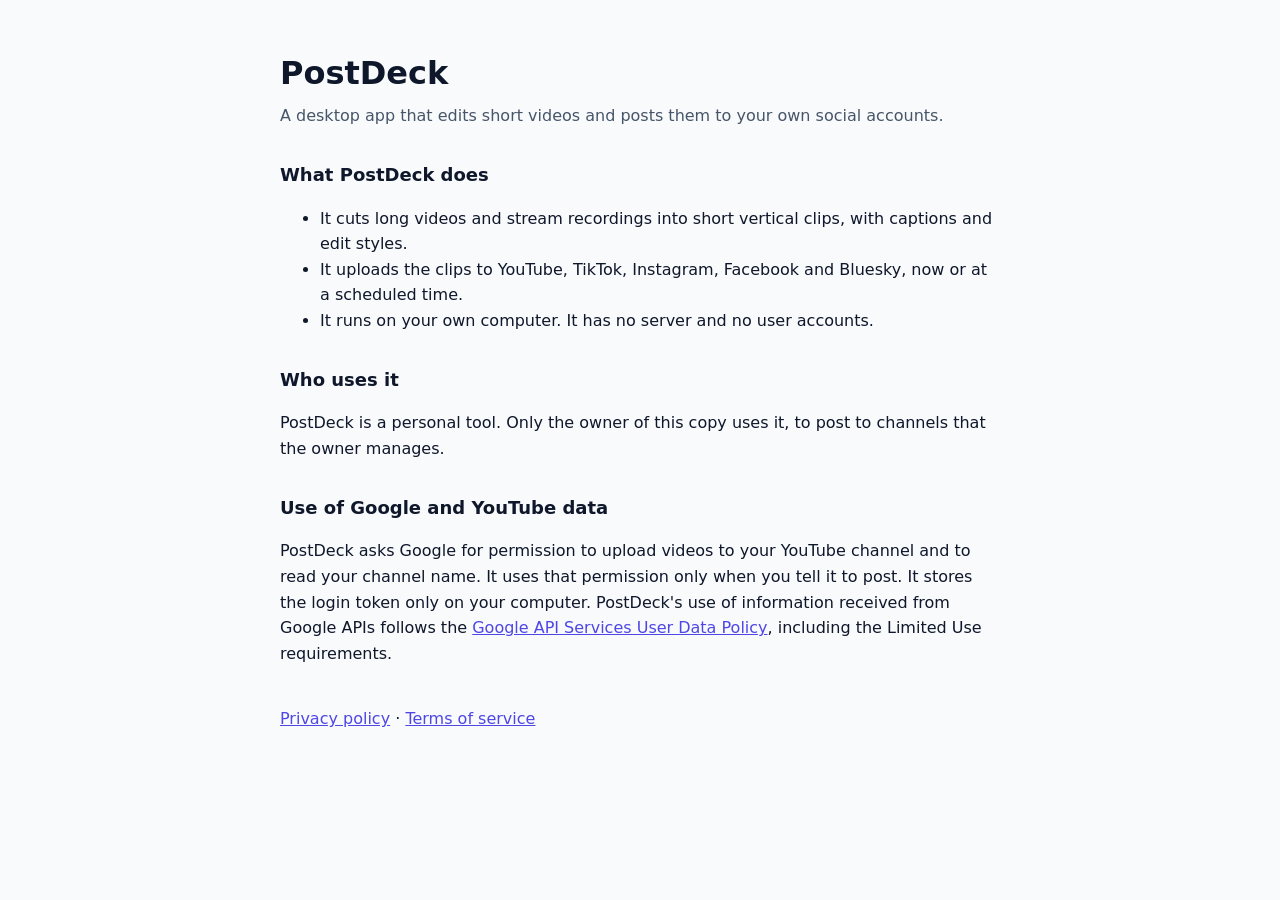
==== index.html @ c4363154 "PostDeck homepage, privacy policy and terms Co-Authored-By: Claude Opus 5.5 <noreply@anthropic.com>" ====
<!doctype html>
<html lang="en">
<head>
<meta charset="utf-8">
<meta name="viewport" content="width=device-width, initial-scale=1">
<title>PostDeck</title>
<link rel="stylesheet" href="style.css">
</head>
<body>
<main>
  <h1>PostDeck</h1>
  <p class="lead">A desktop app that edits short videos and posts them to your own social accounts.</p>

  <h2>What PostDeck does</h2>
  <ul>
    <li>It cuts long videos and stream recordings into short vertical clips, with captions and edit styles.</li>
    <li>It uploads the clips to YouTube, TikTok, Instagram, Facebook and Bluesky, now or at a scheduled time.</li>
    <li>It runs on your own computer. It has no server and no user accounts.</li>
  </ul>

  <h2>Who uses it</h2>
  <p>PostDeck is a personal tool. Only the owner of this copy uses it, to post to channels that the owner manages.</p>

  <h2>Use of Google and YouTube data</h2>
  <p>PostDeck asks Google for permission to upload videos to your YouTube channel and to read your channel name. It uses that permission only when you tell it to post. It stores the login token only on your computer. PostDeck's use of information received from Google APIs follows the <a href="https://developers.google.com/terms/api-services-user-data-policy">Google API Services User Data Policy</a>, including the Limited Use requirements.</p>

  <p class="links"><a href="privacy.html">Privacy policy</a> · <a href="terms.html">Terms of service</a></p>
</main>
</body>
</html>
---- style.css ----
body { margin: 0; background: #f8fafc; color: #0f172a; font: 16px/1.6 system-ui, "Segoe UI", sans-serif; }
main { max-width: 720px; margin: 0 auto; padding: 48px 24px 80px; }
h1 { font-size: 32px; margin: 0 0 4px; }
h2 { font-size: 18px; margin: 32px 0 8px; }
.lead { color: #475569; margin-top: 0; }
a { color: #4f46e5; }
code { background: #eef2ff; padding: 1px 6px; border-radius: 4px; }
.links { margin-top: 40px; }
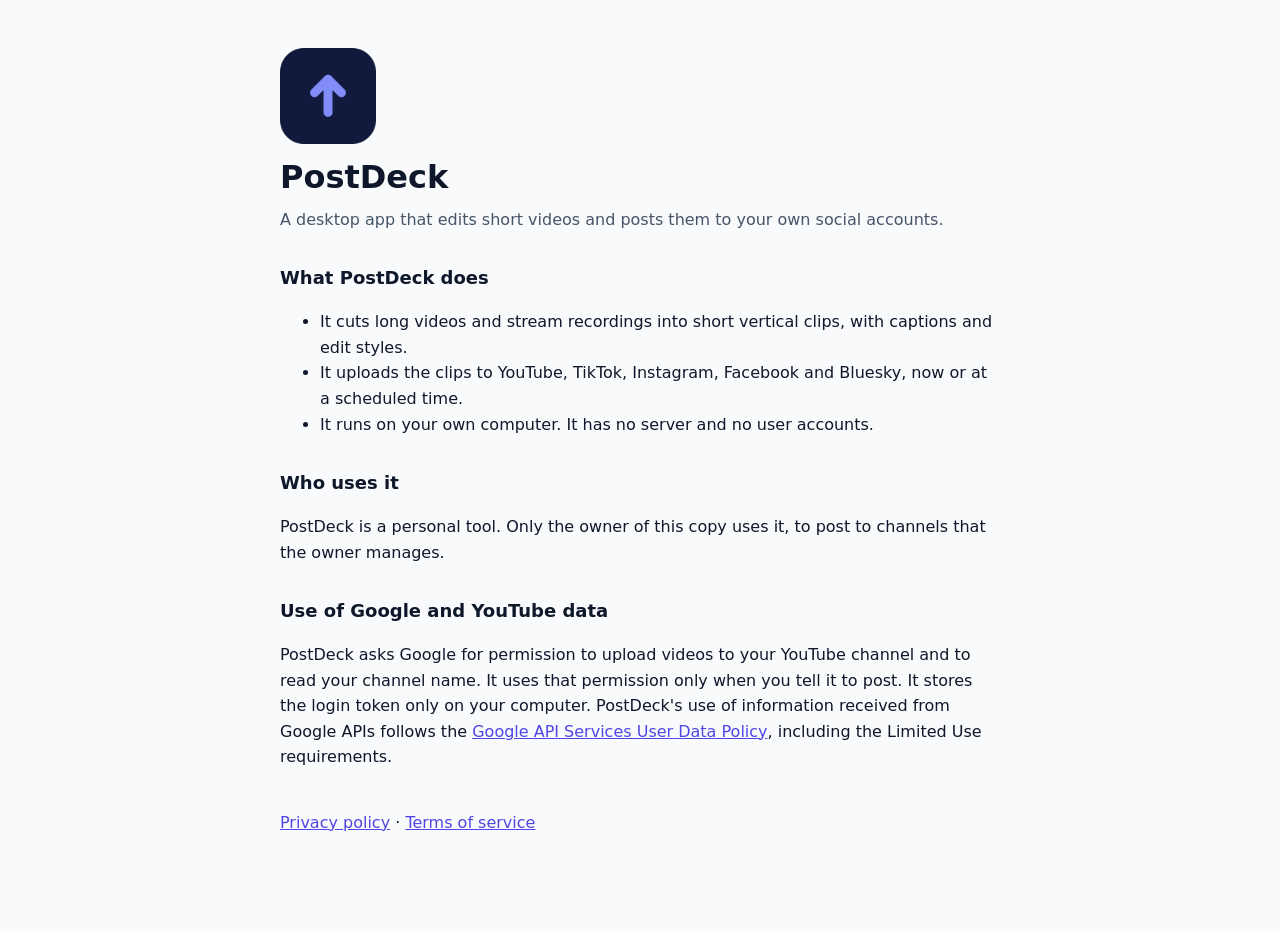
==== commit 480550af: "Add the PostDeck logo and favicon Co-Authored-By: Claude Opus 5.5 <noreply@anthropic.com>" ====
--- a/index.html
+++ b/index.html
@@ -5,9 +5,11 @@
 <meta name="viewport" content="width=device-width, initial-scale=1">
 <title>PostDeck</title>
 <link rel="stylesheet" href="style.css">
+<link rel="icon" href="favicon.png">
 </head>
 <body>
 <main>
+  <img src="logo/postdeck-icon-512.png" alt="PostDeck logo" width="96" height="96">
   <h1>PostDeck</h1>
   <p class="lead">A desktop app that edits short videos and posts them to your own social accounts.</p>
 
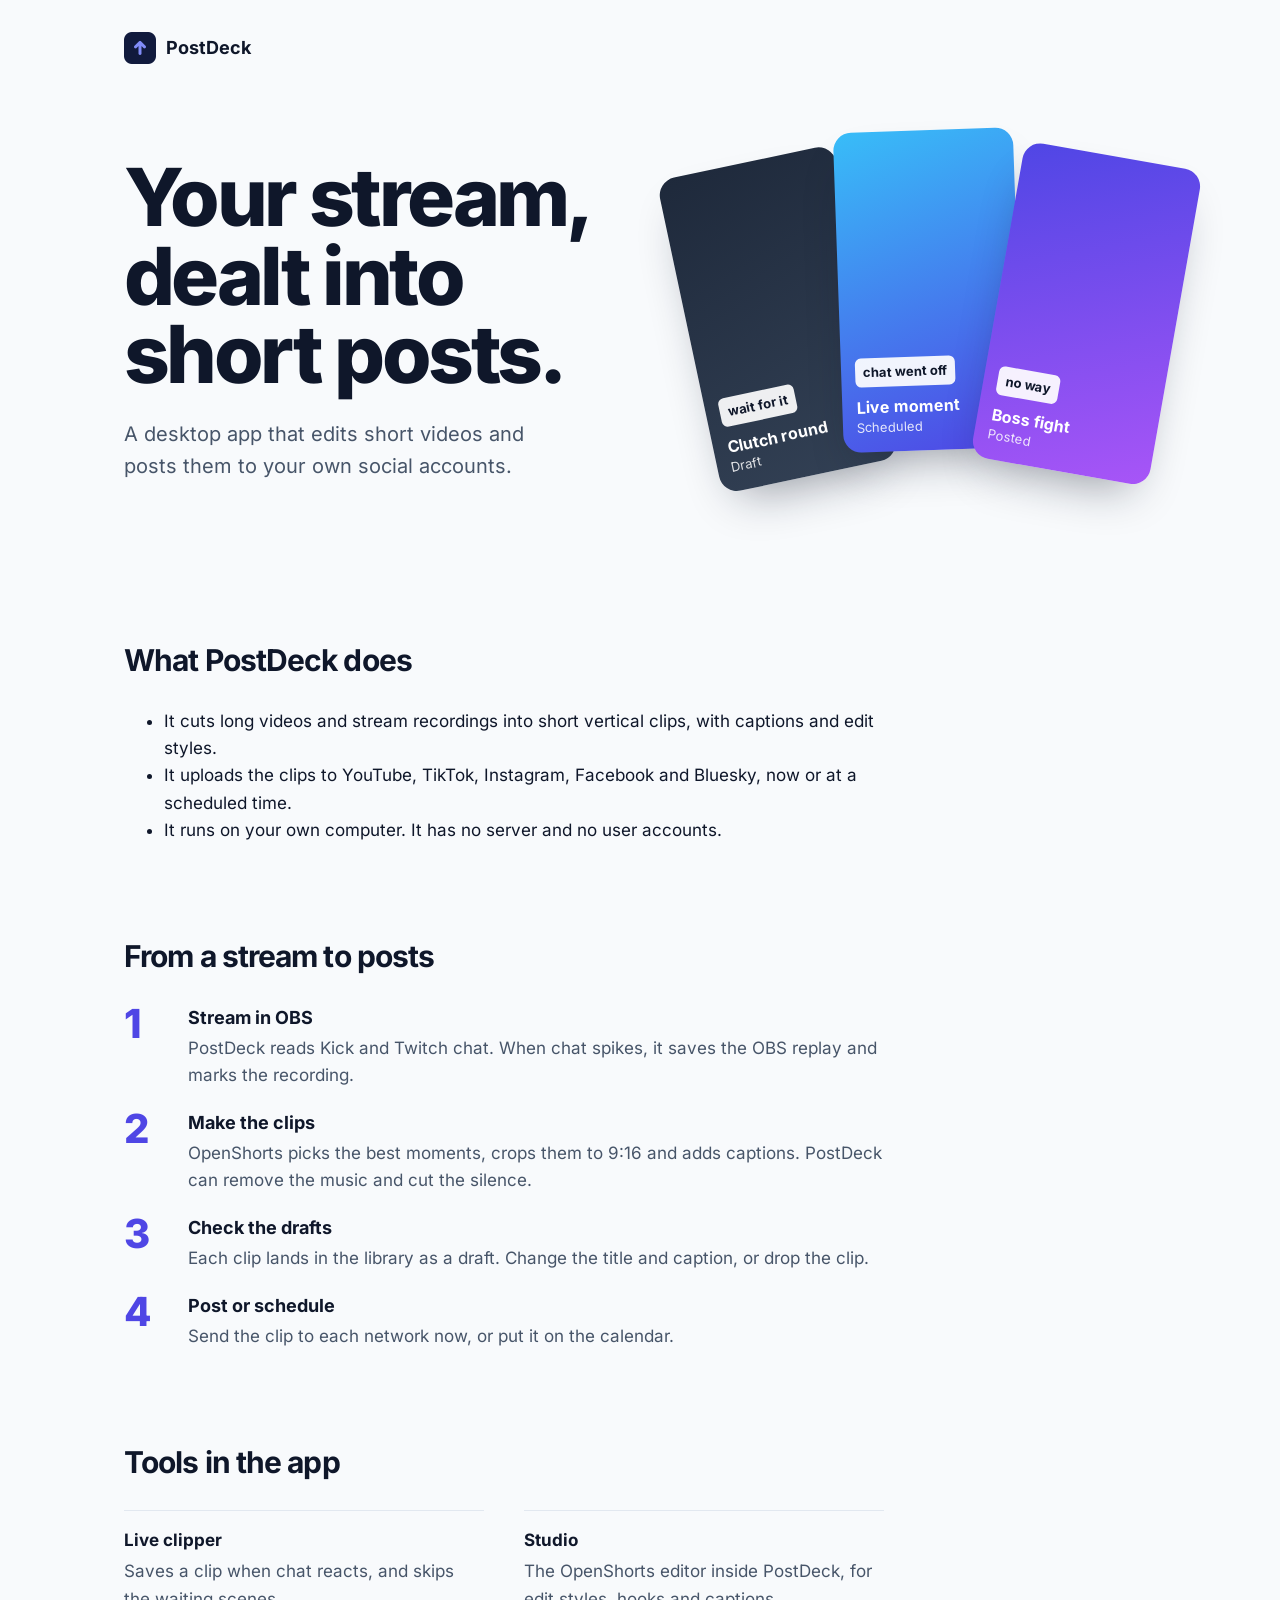
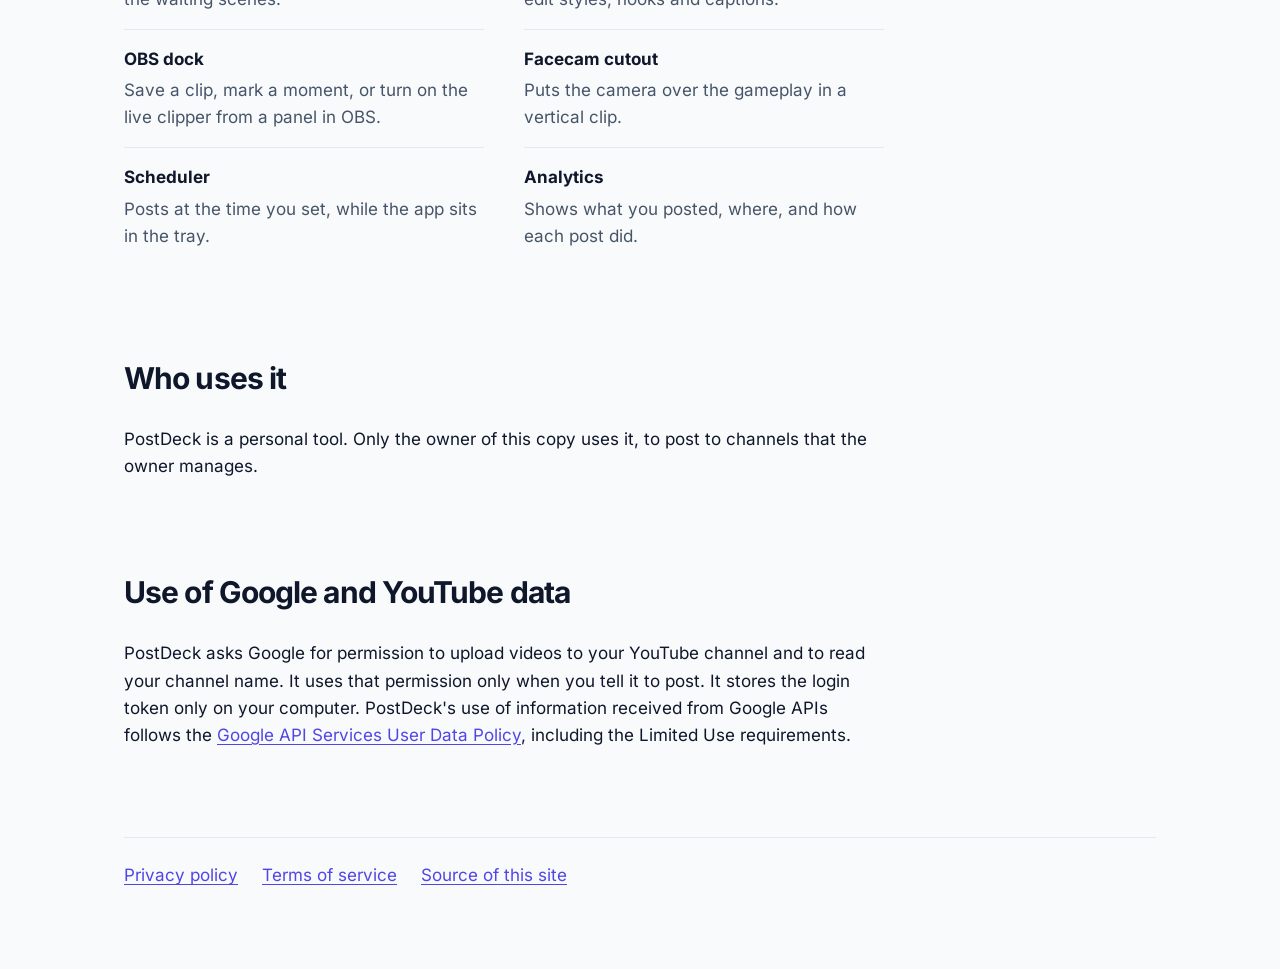
==== commit 230f10d2: "Build out the homepage: clip deck hero, stream-to-post steps, app tools, README" ====
--- a/index.html
+++ b/index.html
@@ -3,30 +3,73 @@
 <head>
 <meta charset="utf-8">
 <meta name="viewport" content="width=device-width, initial-scale=1">
-<title>PostDeck</title>
+<title>PostDeck: stream clips to short posts</title>
+<meta name="description" content="PostDeck is a desktop app that cuts stream recordings into short vertical clips and posts them to your own social accounts.">
 <link rel="stylesheet" href="style.css">
 <link rel="icon" href="favicon.png">
 </head>
-<body>
+<body class="home">
 <main>
-  <img src="logo/postdeck-icon-512.png" alt="PostDeck logo" width="96" height="96">
-  <h1>PostDeck</h1>
-  <p class="lead">A desktop app that edits short videos and posts them to your own social accounts.</p>
+  <div class="brand"><img src="logo/postdeck-icon-512.png" alt="" width="32" height="32">PostDeck</div>
 
-  <h2>What PostDeck does</h2>
-  <ul>
-    <li>It cuts long videos and stream recordings into short vertical clips, with captions and edit styles.</li>
-    <li>It uploads the clips to YouTube, TikTok, Instagram, Facebook and Bluesky, now or at a scheduled time.</li>
-    <li>It runs on your own computer. It has no server and no user accounts.</li>
-  </ul>
+  <section class="hero">
+    <div>
+      <h1>Your stream, dealt into short posts.</h1>
+      <p class="lead">A desktop app that edits short videos and posts them to your own social accounts.</p>
+    </div>
+    <div class="deck" aria-hidden="true">
+      <div class="clip"><span class="cap">wait for it</span><strong>Clutch round</strong><span>Draft</span></div>
+      <div class="clip"><span class="cap">chat went off</span><strong>Live moment</strong><span>Scheduled</span></div>
+      <div class="clip"><span class="cap">no way</span><strong>Boss fight</strong><span>Posted</span></div>
+    </div>
+  </section>
 
-  <h2>Who uses it</h2>
-  <p>PostDeck is a personal tool. Only the owner of this copy uses it, to post to channels that the owner manages.</p>
+  <section class="section">
+    <h2>What PostDeck does</h2>
+    <ul>
+      <li>It cuts long videos and stream recordings into short vertical clips, with captions and edit styles.</li>
+      <li>It uploads the clips to YouTube, TikTok, Instagram, Facebook and Bluesky, now or at a scheduled time.</li>
+      <li>It runs on your own computer. It has no server and no user accounts.</li>
+    </ul>
+  </section>
 
-  <h2>Use of Google and YouTube data</h2>
-  <p>PostDeck asks Google for permission to upload videos to your YouTube channel and to read your channel name. It uses that permission only when you tell it to post. It stores the login token only on your computer. PostDeck's use of information received from Google APIs follows the <a href="https://developers.google.com/terms/api-services-user-data-policy">Google API Services User Data Policy</a>, including the Limited Use requirements.</p>
+  <section class="section">
+    <h2>From a stream to posts</h2>
+    <ol class="steps">
+      <li><b>Stream in OBS</b><p>PostDeck reads Kick and Twitch chat. When chat spikes, it saves the OBS replay and marks the recording.</p></li>
+      <li><b>Make the clips</b><p>OpenShorts picks the best moments, crops them to 9:16 and adds captions. PostDeck can remove the music and cut the silence.</p></li>
+      <li><b>Check the drafts</b><p>Each clip lands in the library as a draft. Change the title and caption, or drop the clip.</p></li>
+      <li><b>Post or schedule</b><p>Send the clip to each network now, or put it on the calendar.</p></li>
+    </ol>
+  </section>
 
-  <p class="links"><a href="privacy.html">Privacy policy</a> · <a href="terms.html">Terms of service</a></p>
+  <section class="section">
+    <h2>Tools in the app</h2>
+    <dl class="tools">
+      <div><dt>Live clipper</dt><dd>Saves a clip when chat reacts, and skips the waiting scenes.</dd></div>
+      <div><dt>Studio</dt><dd>The OpenShorts editor inside PostDeck, for edit styles, hooks and captions.</dd></div>
+      <div><dt>OBS dock</dt><dd>Save a clip, mark a moment, or turn on the live clipper from a panel in OBS.</dd></div>
+      <div><dt>Facecam cutout</dt><dd>Puts the camera over the gameplay in a vertical clip.</dd></div>
+      <div><dt>Scheduler</dt><dd>Posts at the time you set, while the app sits in the tray.</dd></div>
+      <div><dt>Analytics</dt><dd>Shows what you posted, where, and how each post did.</dd></div>
+    </dl>
+  </section>
+
+  <section class="section">
+    <h2>Who uses it</h2>
+    <p>PostDeck is a personal tool. Only the owner of this copy uses it, to post to channels that the owner manages.</p>
+  </section>
+
+  <section class="section">
+    <h2>Use of Google and YouTube data</h2>
+    <p>PostDeck asks Google for permission to upload videos to your YouTube channel and to read your channel name. It uses that permission only when you tell it to post. It stores the login token only on your computer. PostDeck's use of information received from Google APIs follows the <a href="https://developers.google.com/terms/api-services-user-data-policy">Google API Services User Data Policy</a>, including the Limited Use requirements.</p>
+  </section>
+
+  <footer>
+    <a href="privacy.html">Privacy policy</a>
+    <a href="terms.html">Terms of service</a>
+    <a href="https://github.com/Cribian122/postdeck-site">Source of this site</a>
+  </footer>
 </main>
 </body>
 </html>
--- a/style.css
+++ b/style.css
@@ -1,8 +1,83 @@
-body { margin: 0; background: #f8fafc; color: #0f172a; font: 16px/1.6 system-ui, "Segoe UI", sans-serif; }
+@font-face {
+  font-family: 'Inter';
+  font-style: normal;
+  font-display: swap;
+  font-weight: 100 900;
+  src: url('fonts/inter-latin.woff2') format('woff2-variations');
+}
+
+:root {
+  --ink: #0f172a;
+  --soft: #475569;
+  --line: #e2e8f0;
+  --paper: #f8fafc;
+  --brand: #4f46e5;
+  --sky: #38bdf8;
+  --violet: #a855f7;
+}
+
+* { box-sizing: border-box; }
+body { margin: 0; overflow-x: clip; background: var(--paper); color: var(--ink); font: 17px/1.6 Inter, system-ui, 'Segoe UI', sans-serif; }
 main { max-width: 720px; margin: 0 auto; padding: 48px 24px 80px; }
-h1 { font-size: 32px; margin: 0 0 4px; }
-h2 { font-size: 18px; margin: 32px 0 8px; }
-.lead { color: #475569; margin-top: 0; }
-a { color: #4f46e5; }
+h1 { font-size: 32px; line-height: 1.15; margin: 0 0 4px; letter-spacing: -0.02em; }
+h2 { font-size: 19px; margin: 32px 0 8px; letter-spacing: -0.01em; }
+.lead { color: var(--soft); margin-top: 0; }
+a { color: var(--brand); text-underline-offset: 3px; }
+a:focus-visible { outline: 2px solid var(--brand); outline-offset: 3px; border-radius: 3px; }
 code { background: #eef2ff; padding: 1px 6px; border-radius: 4px; }
 .links { margin-top: 40px; }
+
+/* Home page */
+.home main { max-width: 1080px; padding-top: 32px; }
+.brand { display: flex; align-items: center; gap: 10px; font-weight: 700; font-size: 18px; margin-bottom: 56px; }
+.brand img { width: 32px; height: 32px; }
+
+.hero { display: grid; grid-template-columns: 1.1fr 0.9fr; gap: 48px; align-items: center; margin-bottom: 96px; }
+.hero h1 { font-size: clamp(44px, 7vw, 80px); font-weight: 800; letter-spacing: -0.045em; line-height: 0.98; margin-bottom: 24px; }
+.hero .lead { font-size: 20px; max-width: 34ch; }
+
+/* The deck: three vertical clips, fanned like a hand of cards. */
+.deck { position: relative; height: 420px; }
+.clip {
+  position: absolute; left: 50%; top: 10px; width: 180px; aspect-ratio: 9 / 16; margin-left: -90px;
+  border-radius: 18px; padding: 14px; color: #fff; display: flex; flex-direction: column; justify-content: flex-end;
+  box-shadow: 0 24px 48px -20px rgba(15, 23, 42, 0.45); transform-origin: 50% 110%;
+}
+.clip span { font-size: 13px; opacity: 0.85; }
+.clip strong { font-size: 16px; line-height: 1.25; }
+.clip .cap { background: rgba(255, 255, 255, 0.92); color: var(--ink); opacity: 1; font-weight: 700; padding: 4px 8px; border-radius: 6px; align-self: flex-start; margin-bottom: 10px; }
+.clip:nth-child(1) { background: linear-gradient(160deg, #1e293b, #334155); transform: rotate(-12deg) translateX(-120px); }
+.clip:nth-child(2) { background: linear-gradient(160deg, var(--sky), var(--brand)); transform: rotate(-2deg); }
+.clip:nth-child(3) { background: linear-gradient(160deg, var(--brand), var(--violet)); transform: rotate(10deg) translateX(120px); }
+@media (prefers-reduced-motion: no-preference) {
+  .clip { animation: deal 700ms cubic-bezier(0.2, 0.8, 0.2, 1) backwards; }
+  .clip:nth-child(2) { animation-delay: 90ms; }
+  .clip:nth-child(3) { animation-delay: 180ms; }
+  @keyframes deal { from { transform: rotate(0) translateY(40px); opacity: 0; } }
+}
+
+.section { margin-bottom: 88px; max-width: 760px; }
+.section > h2 { font-size: 30px; letter-spacing: -0.03em; margin: 0 0 24px; }
+
+.steps { list-style: none; padding: 0; margin: 0; counter-reset: step; display: grid; gap: 20px; }
+.steps li { counter-increment: step; display: grid; grid-template-columns: 48px 1fr; gap: 0 16px; }
+.steps li::before { content: counter(step); grid-row: span 2; font-size: 40px; font-weight: 800; line-height: 1; color: var(--brand); }
+.steps b { font-size: 18px; }
+.steps p { margin: 2px 0 0; color: var(--soft); }
+
+.tools { display: grid; grid-template-columns: 1fr 1fr; gap: 0 40px; margin: 0; }
+.tools div { padding: 16px 0; border-top: 1px solid var(--line); }
+.tools dt { font-weight: 700; }
+.tools dd { margin: 4px 0 0; color: var(--soft); }
+
+.home footer { border-top: 1px solid var(--line); padding-top: 24px; color: var(--soft); display: flex; flex-wrap: wrap; gap: 8px 24px; }
+
+@media (max-width: 820px) {
+  .hero { grid-template-columns: 1fr; gap: 24px; margin-bottom: 64px; }
+  .clip { width: 132px; margin-left: -66px; padding: 10px; }
+  .clip strong { font-size: 14px; }
+  .clip:nth-child(1) { transform: rotate(-12deg) translateX(-96px); }
+  .clip:nth-child(3) { transform: rotate(10deg) translateX(96px); }
+  .deck { height: 290px; }
+  .tools { grid-template-columns: 1fr; }
+}
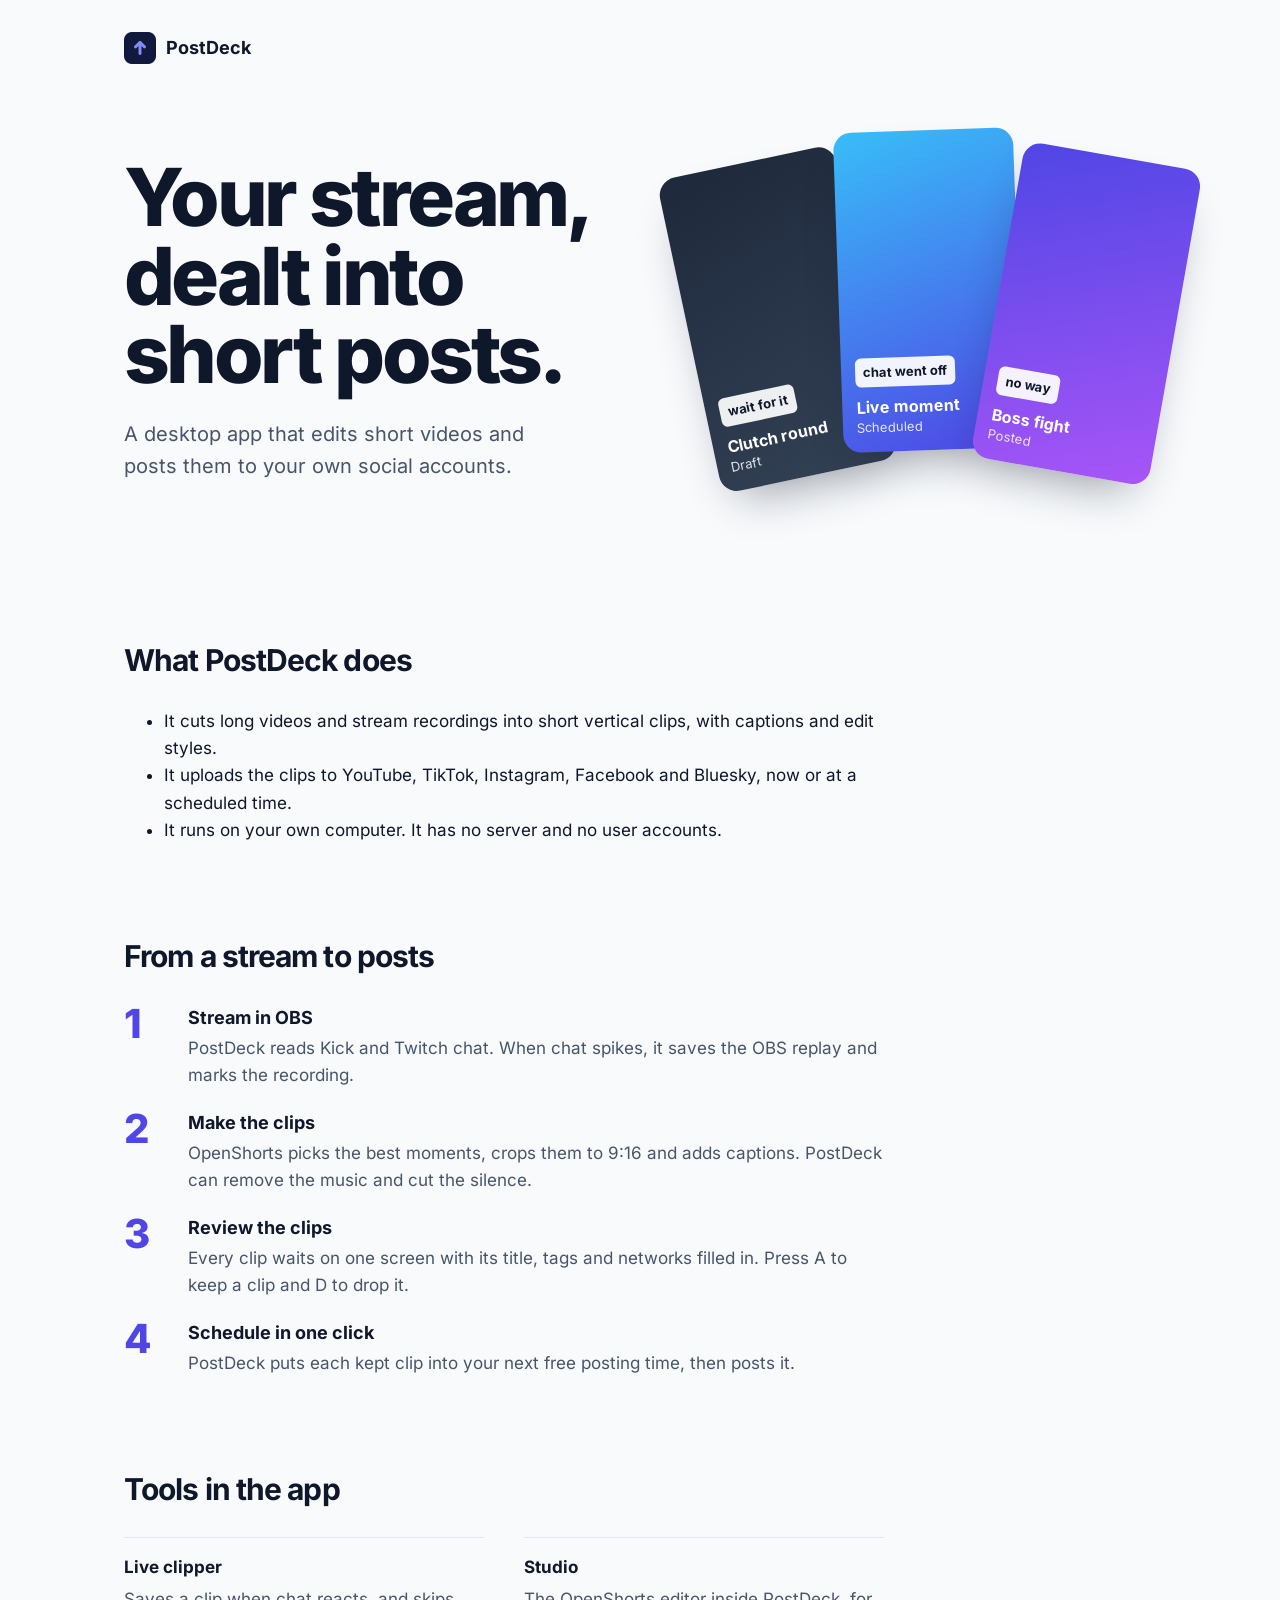
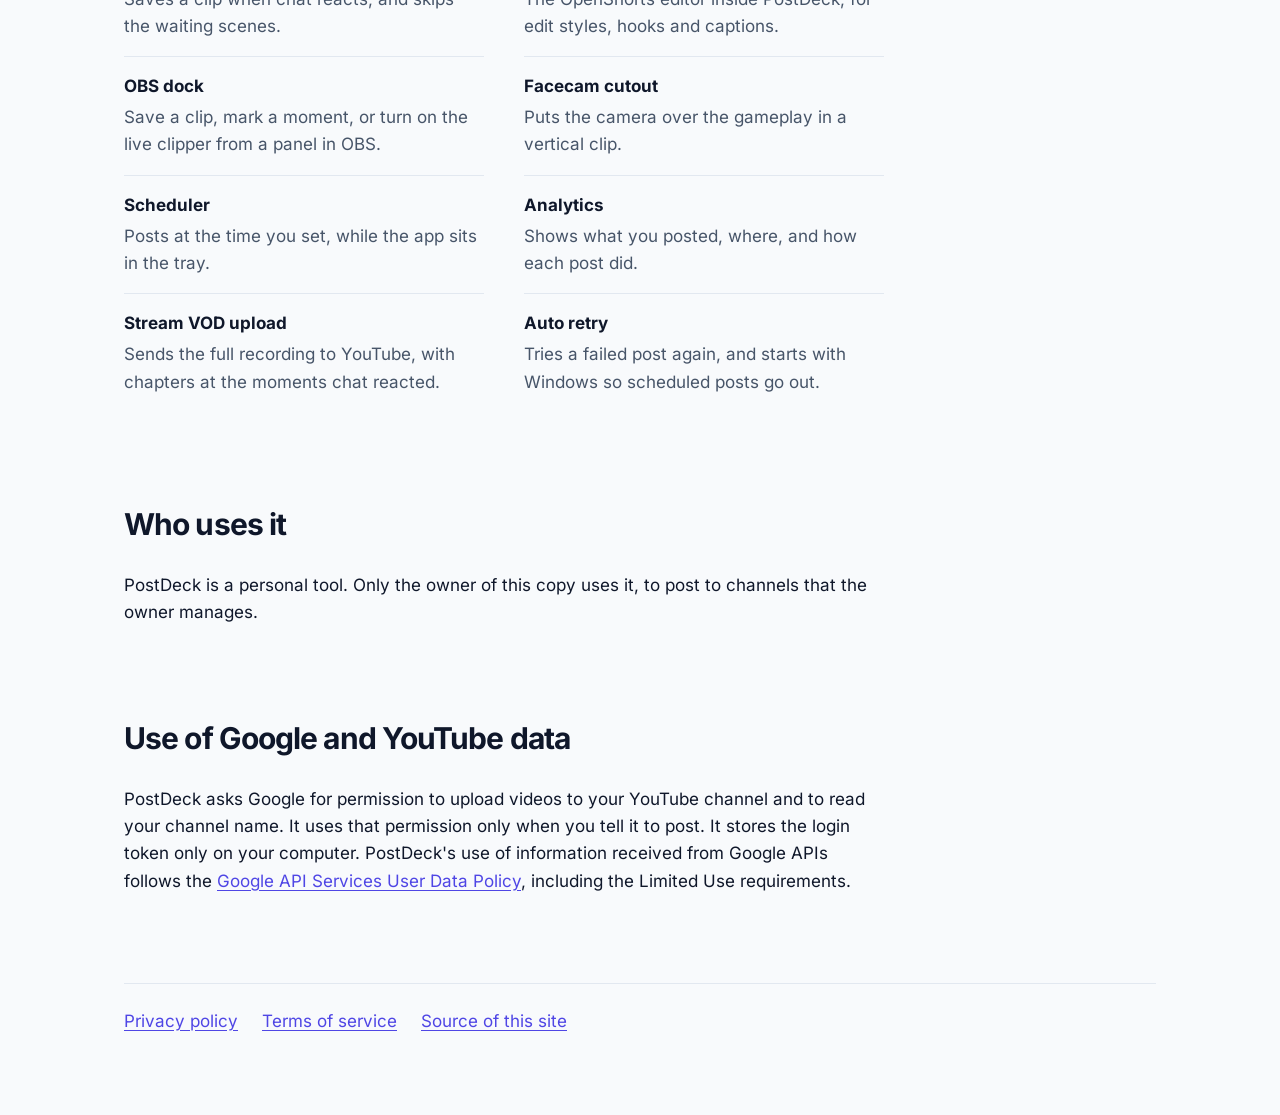
==== commit 0c540584: "Describe the review queue, VOD upload and auto retry" ====
--- a/index.html
+++ b/index.html
@@ -38,8 +38,8 @@
     <ol class="steps">
       <li><b>Stream in OBS</b><p>PostDeck reads Kick and Twitch chat. When chat spikes, it saves the OBS replay and marks the recording.</p></li>
       <li><b>Make the clips</b><p>OpenShorts picks the best moments, crops them to 9:16 and adds captions. PostDeck can remove the music and cut the silence.</p></li>
-      <li><b>Check the drafts</b><p>Each clip lands in the library as a draft. Change the title and caption, or drop the clip.</p></li>
-      <li><b>Post or schedule</b><p>Send the clip to each network now, or put it on the calendar.</p></li>
+      <li><b>Review the clips</b><p>Every clip waits on one screen with its title, tags and networks filled in. Press A to keep a clip and D to drop it.</p></li>
+      <li><b>Schedule in one click</b><p>PostDeck puts each kept clip into your next free posting time, then posts it.</p></li>
     </ol>
   </section>
 
@@ -52,6 +52,8 @@
       <div><dt>Facecam cutout</dt><dd>Puts the camera over the gameplay in a vertical clip.</dd></div>
       <div><dt>Scheduler</dt><dd>Posts at the time you set, while the app sits in the tray.</dd></div>
       <div><dt>Analytics</dt><dd>Shows what you posted, where, and how each post did.</dd></div>
+      <div><dt>Stream VOD upload</dt><dd>Sends the full recording to YouTube, with chapters at the moments chat reacted.</dd></div>
+      <div><dt>Auto retry</dt><dd>Tries a failed post again, and starts with Windows so scheduled posts go out.</dd></div>
     </dl>
   </section>
 
